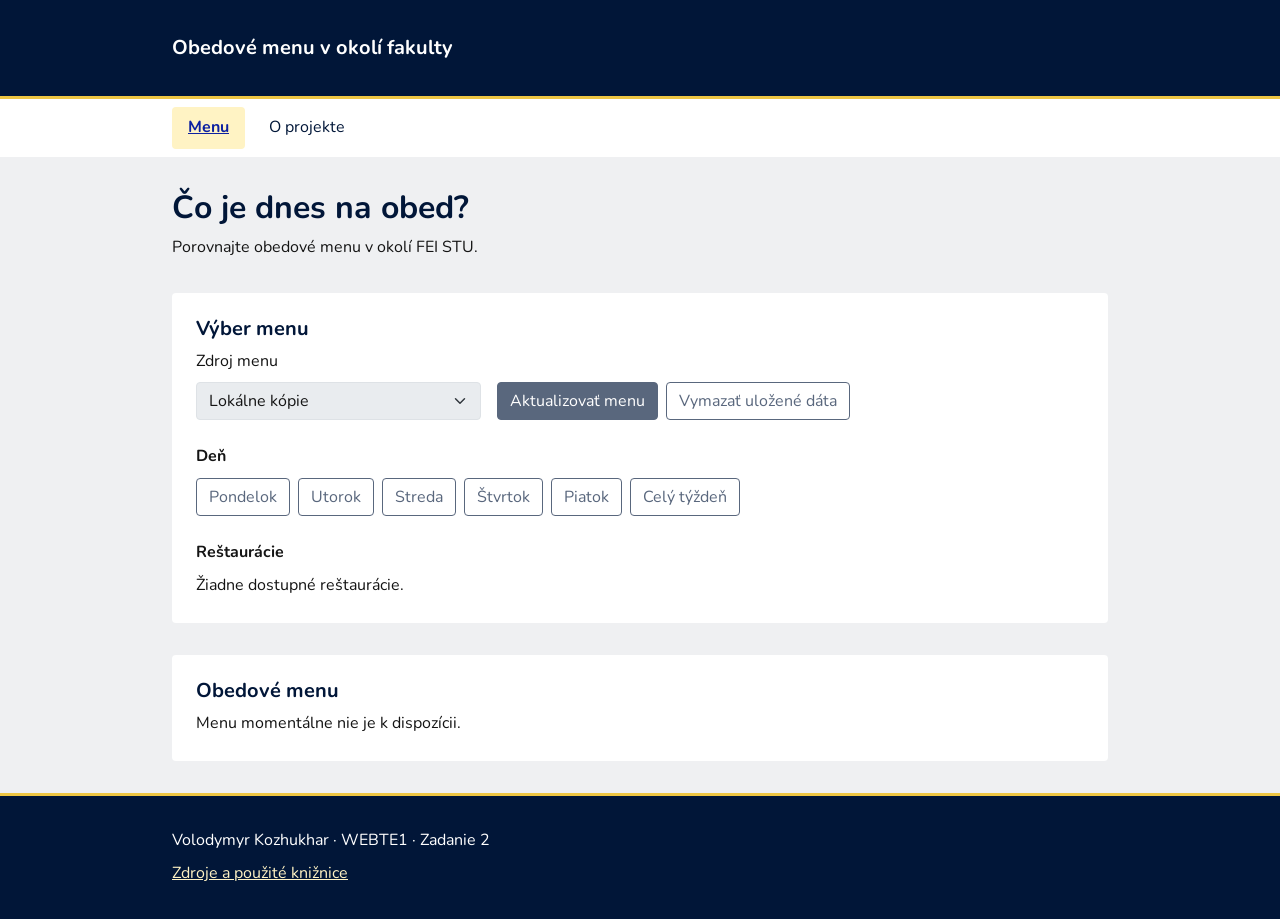
==== Z2_kozhukhar/index.html @ 155511dd "feat(Zadanie2): adds initial pages and styles" ====
<!DOCTYPE html>
<html lang="sk">
<head>
    <meta charset="UTF-8">
    <meta name="viewport" content="width=device-width, initial-scale=1.0">
    <meta name="description" content="Obedové menu reštaurácií a jedální v okolí FEI STU v Bratislave.">
    <title>Obedové menu v okolí fakulty | Zadanie 2</title>
    <link rel="icon" type="image/svg+xml" href="favicon.svg">
    <link rel="stylesheet" href="vendor/bootstrap.min.css">
    <link rel="stylesheet" href="css/styles.css">
    <script src="vendor/jquery.min.js" defer></script>
</head>
<body>
    <header class="site-header">
        <div class="container">
            <p class="site-name">Obedové menu v okolí fakulty</p>
        </div>
    </header>
    <nav class="site-nav">
        <div class="container">
            <ul class="nav nav-pills gap-2">
                <li class="nav-item"><a class="nav-link active" href="index.html" aria-current="page">Menu</a></li>
                <li class="nav-item"><a class="nav-link" href="pages/about.html">O projekte</a></li>
            </ul>
        </div>
    </nav>

    <main class="container">
        <h1>Čo je dnes na obed?</h1>
        <p>Porovnajte obedové menu v okolí FEI STU.</p>

        <section class="menu-controls">
            <h2>Výber menu</h2>
            <div class="row g-3 align-items-end">
                <div class="col-md-4">
                    <label class="form-label" for="source-mode">Zdroj menu</label>
                    <select class="form-select" id="source-mode" disabled>
                        <option value="local">Lokálne kópie</option>
                        <option value="live">Stránky reštaurácií</option>
                    </select>
                </div>
                <div class="col-md-8 d-flex flex-wrap gap-2">
                    <button class="btn btn-primary" id="refresh-menu" type="button" disabled>Aktualizovať menu</button>
                    <button class="btn btn-outline-secondary" id="clear-data" type="button" disabled>Vymazať uložené dáta</button>
                </div>
            </div>

            <fieldset class="mt-4" disabled>
                <legend>Deň</legend>
                <div class="d-flex flex-wrap gap-2" id="day-filters">
                    <button class="btn btn-outline-primary active" type="button" data-day="1" aria-pressed="true">Pondelok</button>
                    <button class="btn btn-outline-primary" type="button" data-day="2" aria-pressed="false">Utorok</button>
                    <button class="btn btn-outline-primary" type="button" data-day="3" aria-pressed="false">Streda</button>
                    <button class="btn btn-outline-primary" type="button" data-day="4" aria-pressed="false">Štvrtok</button>
                    <button class="btn btn-outline-primary" type="button" data-day="5" aria-pressed="false">Piatok</button>
                    <button class="btn btn-outline-primary" type="button" data-day="week" aria-pressed="false">Celý týždeň</button>
                </div>
            </fieldset>

            <fieldset class="mt-4" id="restaurant-filters" disabled>
                <legend>Reštaurácie</legend>
                <p class="mb-0">Žiadne dostupné reštaurácie.</p>
            </fieldset>
        </section>

        <section>
            <h2>Obedové menu</h2>
            <p id="menu-message" role="status">Menu momentálne nie je k dispozícii.</p>
            <div class="row g-3" id="menu-results"></div>
        </section>
    </main>

    <footer class="site-footer">
        <div class="container">
            <p>Volodymyr Kozhukhar · WEBTE1 · Zadanie 2</p>
            <a href="pages/about.html">Zdroje a použité knižnice</a>
        </div>
    </footer>
</body>
</html>
---- Z2_kozhukhar/css/styles.css ----
@font-face {
    font-family: "Nunito";
    src: url("../fonts/nunito-latin.woff2") format("woff2");
    font-weight: 400 700;
    font-display: swap;
}

@font-face {
    font-family: "Nunito";
    src: url("../fonts/nunito-latin-ext.woff2") format("woff2");
    font-weight: 400 700;
    font-display: swap;
    unicode-range: U+0100-02BA, U+02BD-02C5, U+02C7-02CC, U+02CE-02D7, U+02DD-02FF, U+0304, U+0308, U+0329, U+1D00-1DBF, U+1E00-1E9F, U+1EF2-1EFF, U+2020, U+20A0-20AB, U+20AD-20C4, U+2113, U+2C60-2C7F, U+A720-A7FF;
}

:root {
    --color-brand: #011638;
    --color-brand-secondary: #0d21a1;
    --color-accent: #eec643;
    --color-accent-soft: #fff3c4;
    --color-background: #eff0f2;
    --color-surface: #ffffff;
    --color-text: #141414;
    --radius: 0.25rem;
    --space: 1rem;
    --bs-body-font-family: "Nunito", sans-serif;
    --bs-body-color: var(--color-text);
    --bs-body-bg: var(--color-background);
    --bs-body-line-height: 1.6;
    --bs-border-radius: var(--radius);
    --bs-link-color: var(--color-brand);
    --bs-link-hover-color: var(--color-brand-secondary);
}

.container {
    max-width: 60rem;
}

.site-header,
.site-footer {
    padding-block: calc(2 * var(--space));
    color: var(--color-surface);
    background-color: var(--color-brand);
}

.site-header {
    border-bottom: 3px solid var(--color-accent);
}

.site-name {
    margin: 0;
    font-size: 1.25rem;
    font-weight: 700;
}

.site-nav {
    padding-block: calc(var(--space) / 2);
    background-color: var(--color-surface);
}

.site-nav .nav {
    --bs-nav-link-color: var(--color-brand);
    --bs-nav-link-hover-color: var(--color-brand);
    --bs-nav-pills-link-active-color: var(--color-brand-secondary);
    --bs-nav-pills-link-active-bg: var(--color-accent-soft);
    --bs-nav-pills-border-radius: var(--radius);
}

.site-nav .nav-link:hover {
    background-color: var(--color-accent-soft);
    text-decoration: underline;
}

.site-nav .nav-link.active {
    font-weight: 700;
    text-decoration: underline;
}

.btn-primary {
    --bs-btn-bg: var(--color-brand);
    --bs-btn-border-color: var(--color-brand);
    --bs-btn-hover-bg: var(--color-brand-secondary);
    --bs-btn-hover-border-color: var(--color-brand-secondary);
    --bs-btn-active-bg: var(--color-brand-secondary);
    --bs-btn-active-border-color: var(--color-brand-secondary);
    --bs-btn-disabled-bg: var(--color-brand);
    --bs-btn-disabled-border-color: var(--color-brand);
}

.btn-outline-primary,
.btn-outline-secondary {
    --bs-btn-color: var(--color-brand);
    --bs-btn-border-color: var(--color-brand);
    --bs-btn-hover-color: var(--color-brand);
    --bs-btn-hover-bg: var(--color-accent-soft);
    --bs-btn-hover-border-color: var(--color-brand);
    --bs-btn-active-color: var(--color-brand-secondary);
    --bs-btn-active-bg: var(--color-accent-soft);
    --bs-btn-active-border-color: var(--color-brand-secondary);
    --bs-btn-disabled-color: var(--color-brand);
    --bs-btn-disabled-border-color: var(--color-brand);
}

main {
    padding-block: calc(2 * var(--space));
}

h1,
h2 {
    color: var(--color-brand);
    font-weight: 700;
}

h1 {
    font-size: 2rem;
}

h2 {
    font-size: 1.25rem;
}

main > section {
    margin-top: calc(2 * var(--space));
    padding: calc(1.5 * var(--space));
    background-color: var(--color-surface);
    border-radius: var(--radius);
}

legend {
    font-size: 1rem;
    font-weight: 700;
}

.site-footer p {
    margin-bottom: calc(var(--space) / 2);
}

.site-footer {
    border-top: 3px solid var(--color-accent);
}

.site-footer a {
    color: var(--color-accent-soft);
}
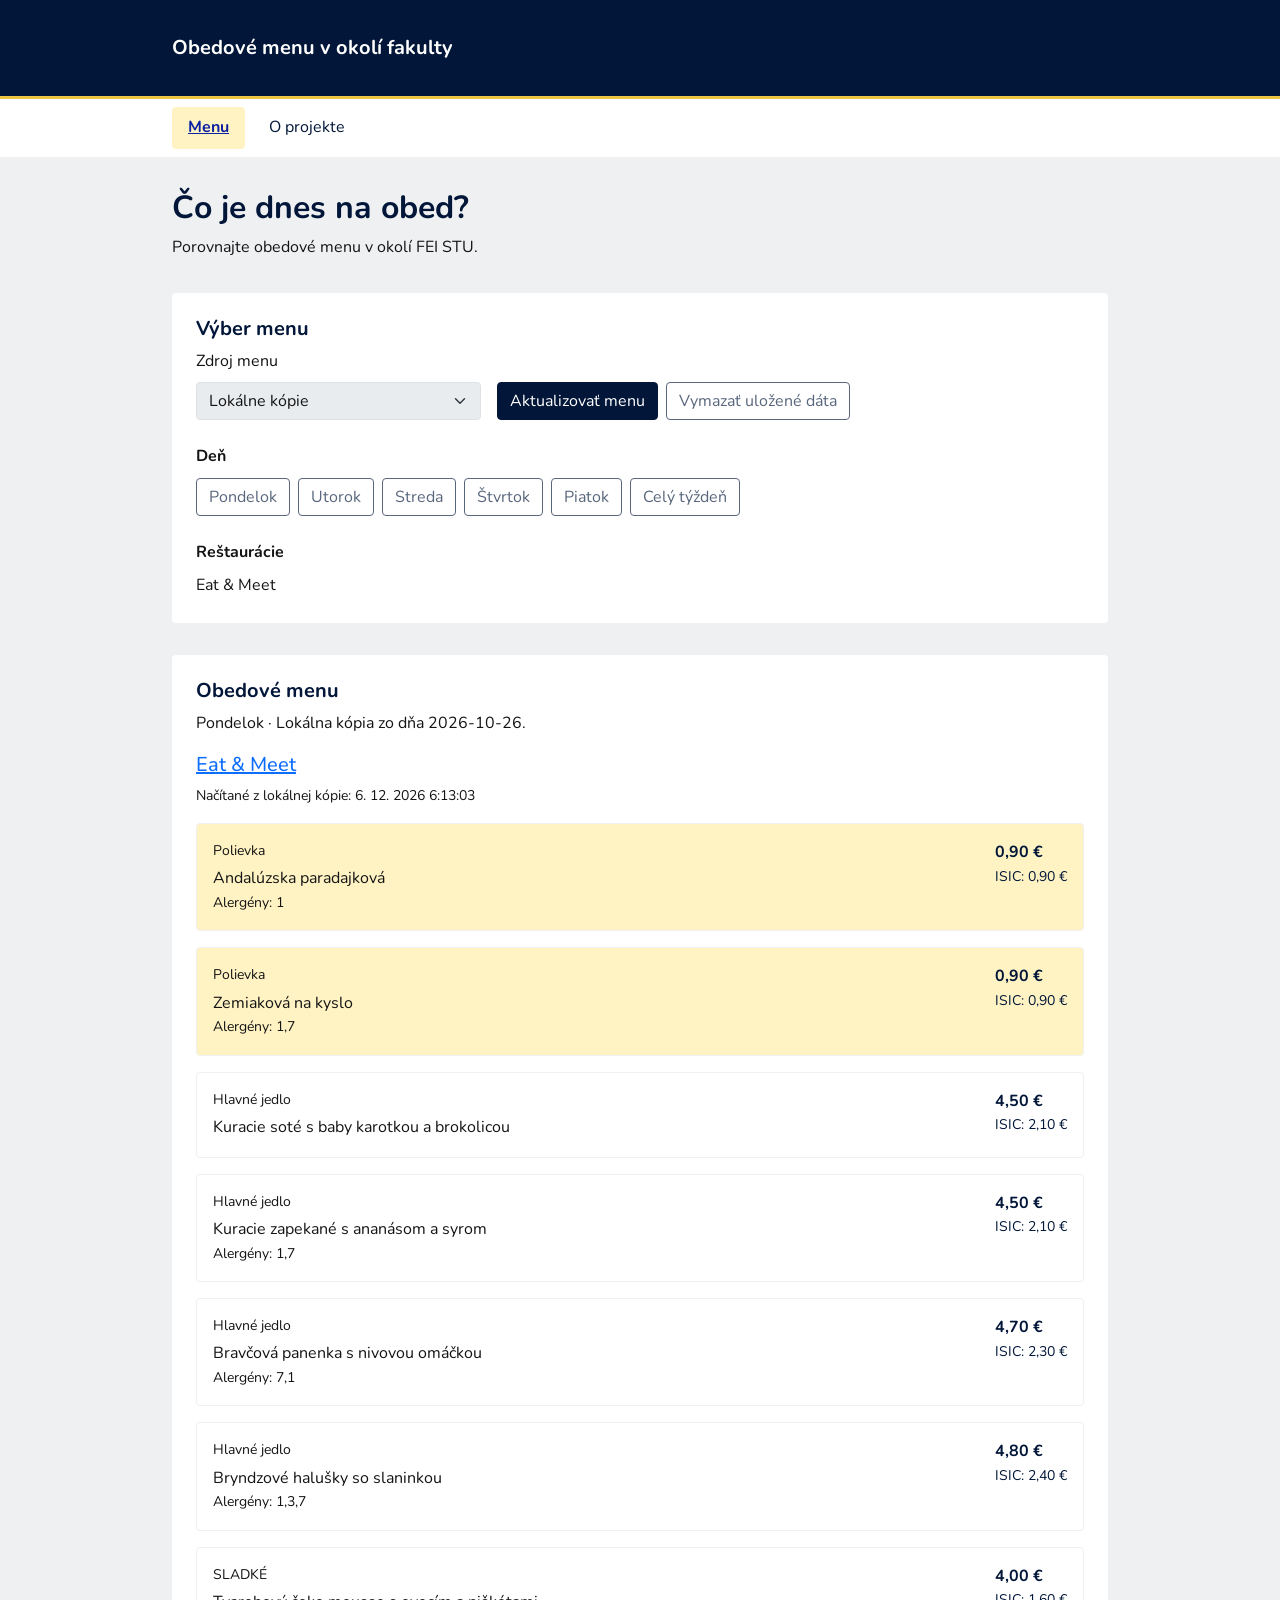
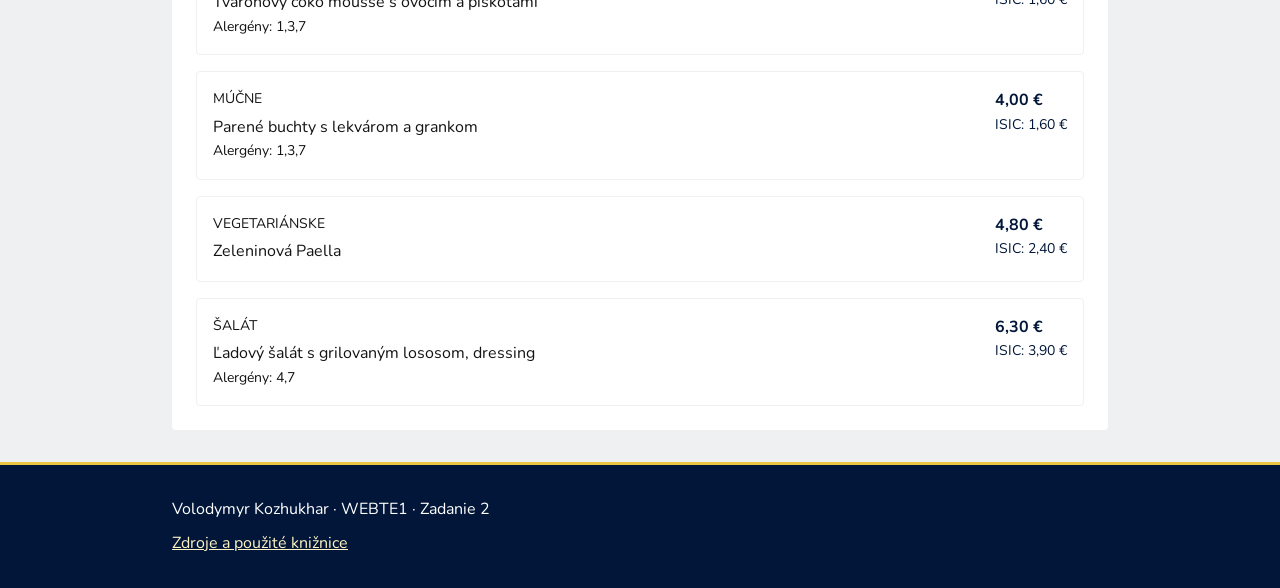
==== commit f5d109f8: "feat(Zadanue2): adds first parser and script" ====
--- a/Z2_kozhukhar/index.html
+++ b/Z2_kozhukhar/index.html
@@ -9,6 +9,8 @@
     <link rel="stylesheet" href="vendor/bootstrap.min.css">
     <link rel="stylesheet" href="css/styles.css">
     <script src="vendor/jquery.min.js" defer></script>
+    <script src="js/parsers.js" defer></script>
+    <script src="js/script.js" defer></script>
 </head>
 <body>
     <header class="site-header">
@@ -59,13 +61,14 @@
 
             <fieldset class="mt-4" id="restaurant-filters" disabled>
                 <legend>Reštaurácie</legend>
-                <p class="mb-0">Žiadne dostupné reštaurácie.</p>
+                <p class="mb-0">Eat &amp; Meet</p>
             </fieldset>
         </section>
 
         <section>
             <h2>Obedové menu</h2>
-            <p id="menu-message" role="status">Menu momentálne nie je k dispozícii.</p>
+            <p id="loading-message" role="status" hidden>Načítavam menu…</p>
+            <p id="menu-message" role="status">Na zobrazenie menu potrebujem zapnutý JavaScript.</p>
             <div class="row g-3" id="menu-results"></div>
         </section>
     </main>
--- a/Z2_kozhukhar/css/styles.css
+++ b/Z2_kozhukhar/css/styles.css
@@ -142,3 +142,31 @@
 .site-footer a {
     color: var(--color-accent-soft);
 }
+
+.menu-item {
+    display: flex;
+    flex-wrap: wrap;
+    justify-content: space-between;
+    gap: var(--space);
+    margin-top: var(--space);
+    padding: var(--space);
+    border: 1px solid var(--color-background);
+    border-radius: var(--radius);
+}
+
+.menu-item > div {
+    flex: 1 1 14rem;
+    min-width: 0;
+    overflow-wrap: anywhere;
+}
+
+.menu-soup {
+    background-color: var(--color-accent-soft);
+}
+
+.menu-price {
+    margin: 0;
+    color: var(--color-brand);
+    font-weight: 700;
+    white-space: nowrap;
+}
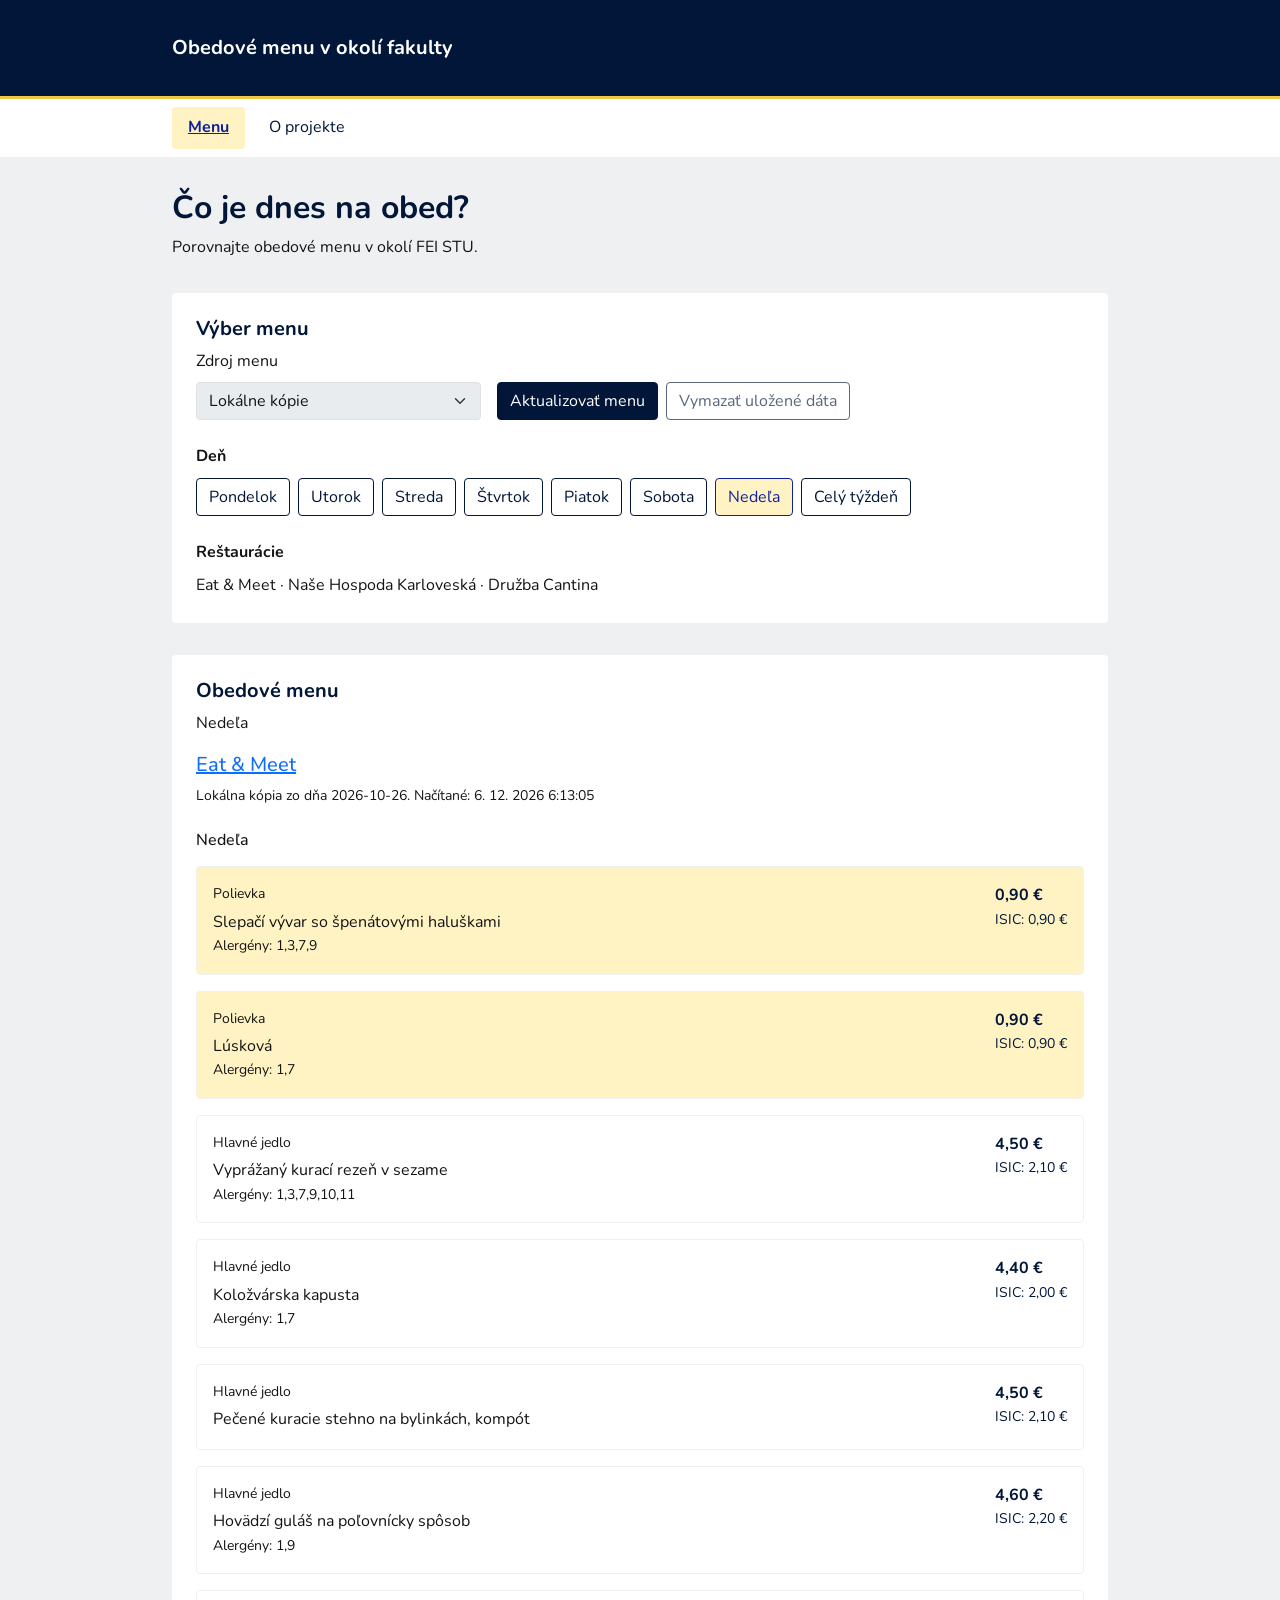
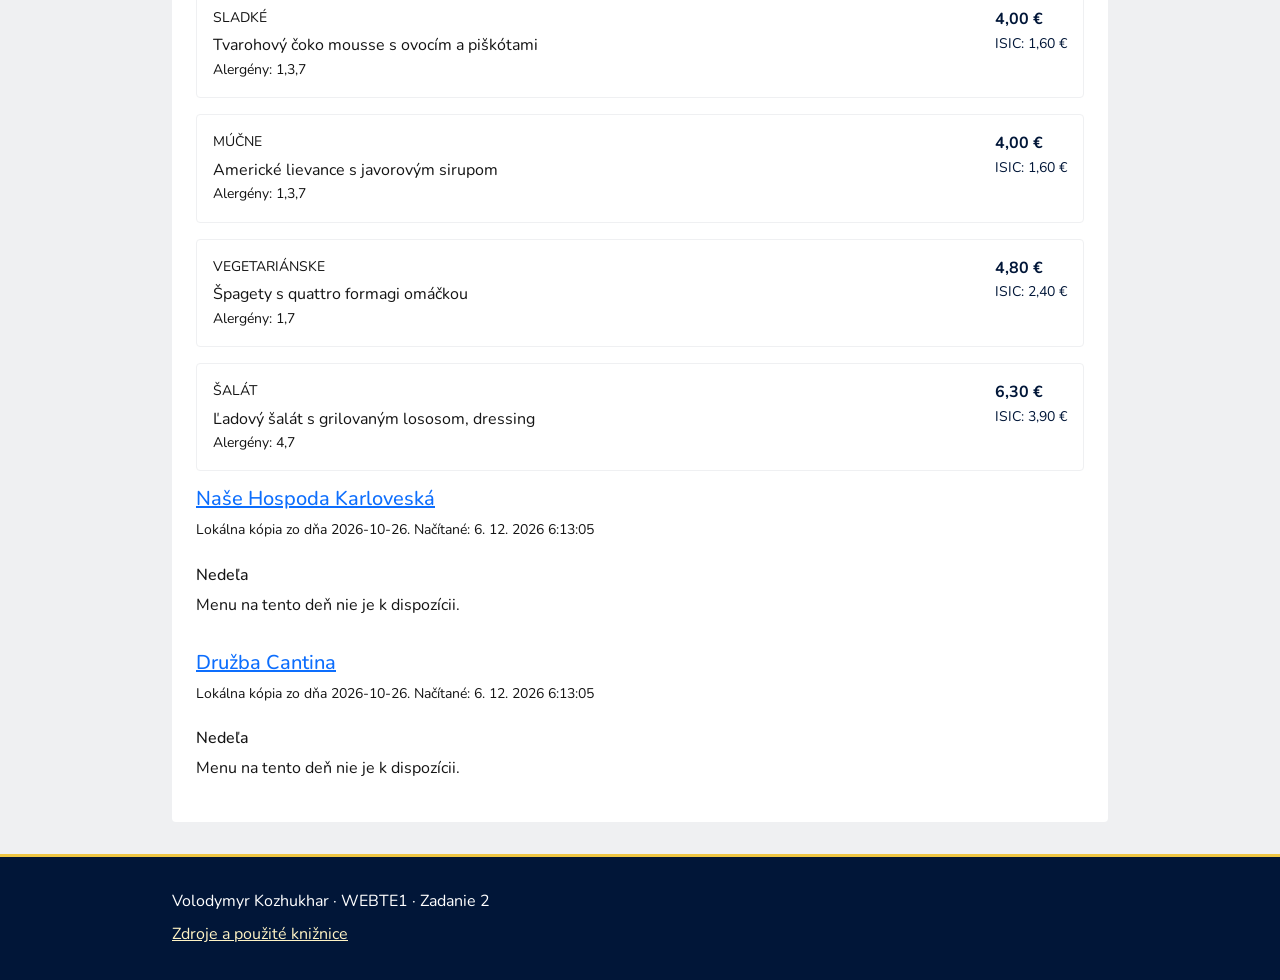
==== commit 9aca93d7: "feat(Zadanie2): adds parsers and day selection" ====
--- a/Z2_kozhukhar/index.html
+++ b/Z2_kozhukhar/index.html
@@ -47,7 +47,7 @@
                 </div>
             </div>
 
-            <fieldset class="mt-4" disabled>
+            <fieldset class="mt-4" id="day-controls" disabled>
                 <legend>Deň</legend>
                 <div class="d-flex flex-wrap gap-2" id="day-filters">
                     <button class="btn btn-outline-primary active" type="button" data-day="1" aria-pressed="true">Pondelok</button>
@@ -55,13 +55,15 @@
                     <button class="btn btn-outline-primary" type="button" data-day="3" aria-pressed="false">Streda</button>
                     <button class="btn btn-outline-primary" type="button" data-day="4" aria-pressed="false">Štvrtok</button>
                     <button class="btn btn-outline-primary" type="button" data-day="5" aria-pressed="false">Piatok</button>
+                    <button class="btn btn-outline-primary" type="button" data-day="6" aria-pressed="false">Sobota</button>
+                    <button class="btn btn-outline-primary" type="button" data-day="7" aria-pressed="false">Nedeľa</button>
                     <button class="btn btn-outline-primary" type="button" data-day="week" aria-pressed="false">Celý týždeň</button>
                 </div>
             </fieldset>
 
             <fieldset class="mt-4" id="restaurant-filters" disabled>
                 <legend>Reštaurácie</legend>
-                <p class="mb-0">Eat &amp; Meet</p>
+                <p class="mb-0">Eat &amp; Meet · Naše Hospoda Karloveská · Družba Cantina</p>
             </fieldset>
         </section>
 
--- a/Z2_kozhukhar/css/styles.css
+++ b/Z2_kozhukhar/css/styles.css
@@ -170,3 +170,21 @@
     font-weight: 700;
     white-space: nowrap;
 }
+
+/* Bootstrap notes
+   container: centered content with side padding; our max-width is 60rem.
+   row: flex row for grid columns. g-3: 1rem gutters in both directions.
+   col-12: full row width. col-md-4/8: 4/12 and 8/12 from 768px.
+   nav: flex navigation list. nav-item: one item. nav-link: link styling.
+   nav-pills: pill-style active link. active: selected styling, no JS action.
+   btn: base button. btn-primary: filled button.
+   btn-outline-primary/secondary: outlined buttons.
+   form-label: label spacing. form-select: select styling.
+   d-flex: display flex. flex-wrap: allow wrapping. gap-2: 0.5rem gap.
+   align-items-end: align grid items at the bottom.
+   mt-4: 1.5rem top margin. mb-1: 0.25rem bottom margin. mb-0: no bottom margin.
+   h5/h6: heading font sizes; they do not change the HTML heading level.
+   small: smaller text. fw-normal: normal font weight. d-block: display block.
+   --bs-*: Bootstrap variables overridden by our theme.
+   site-* and menu-* are our classes, not Bootstrap.
+*/
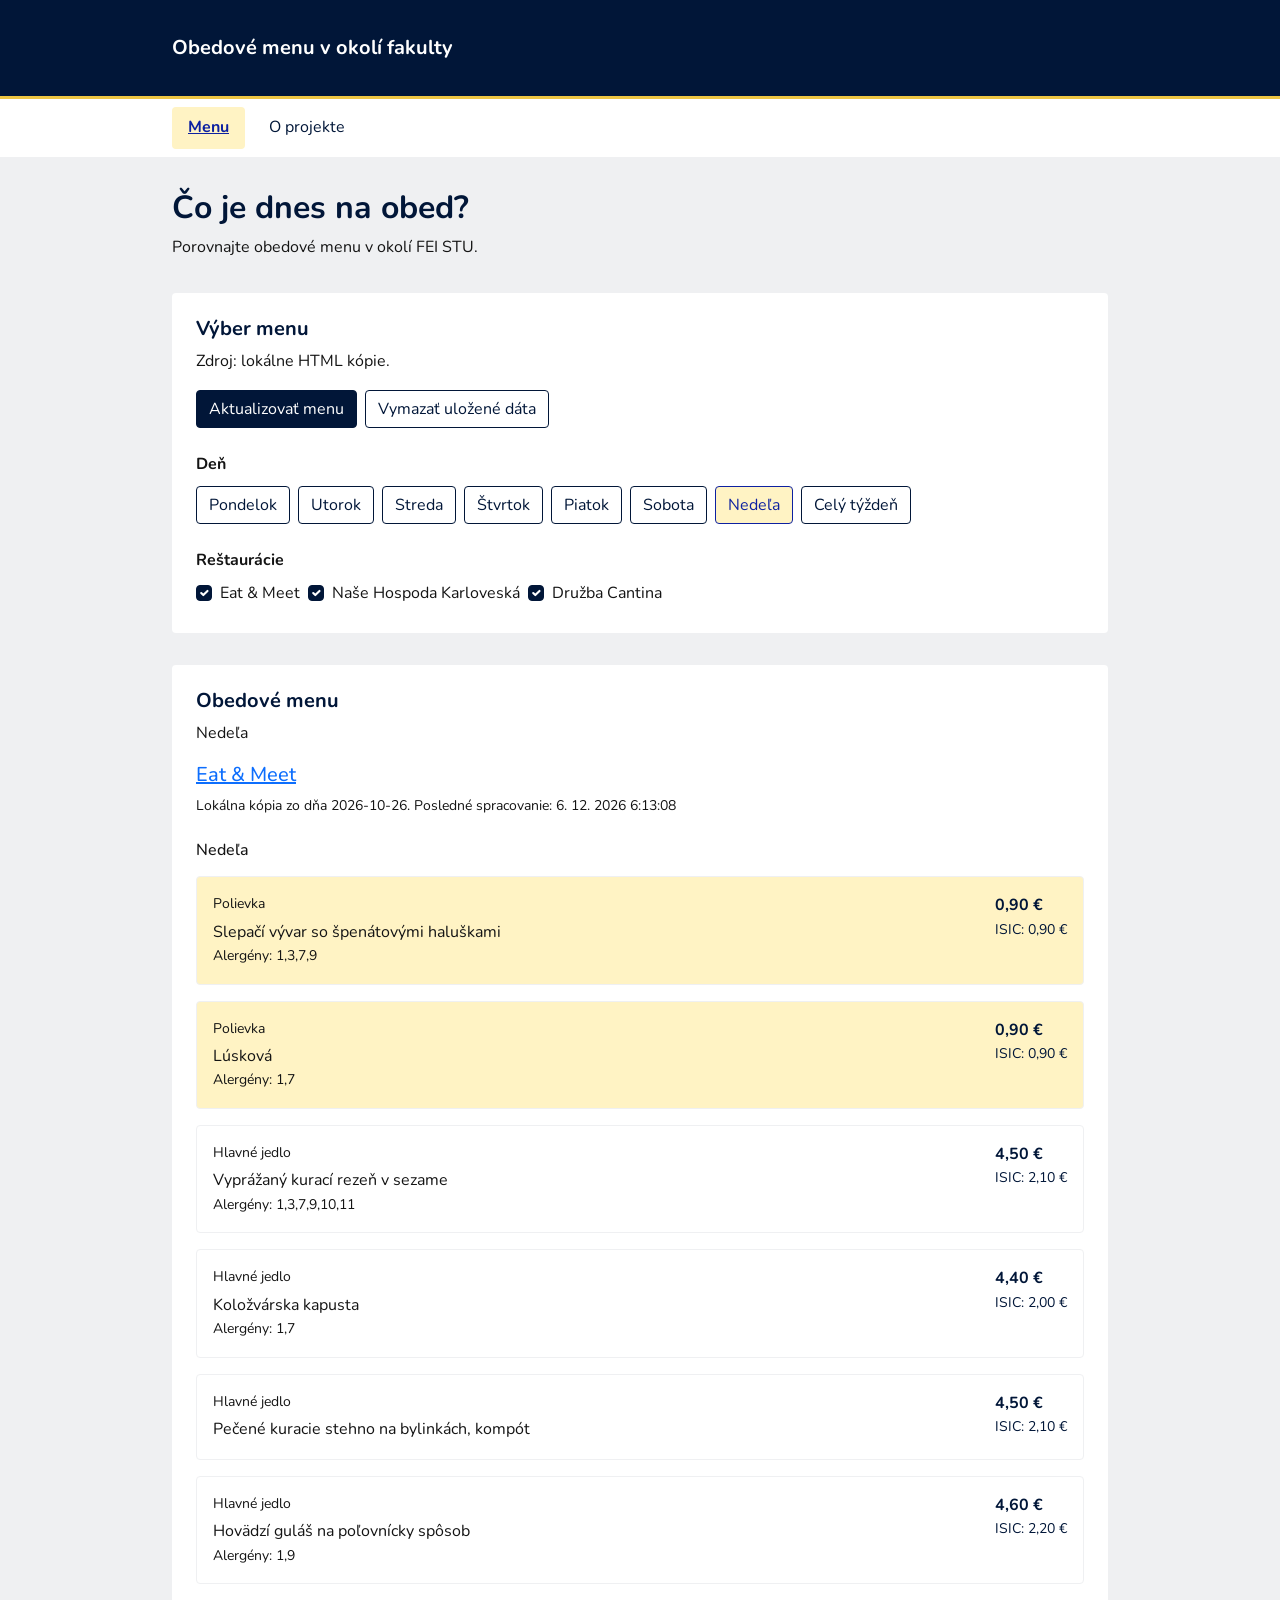
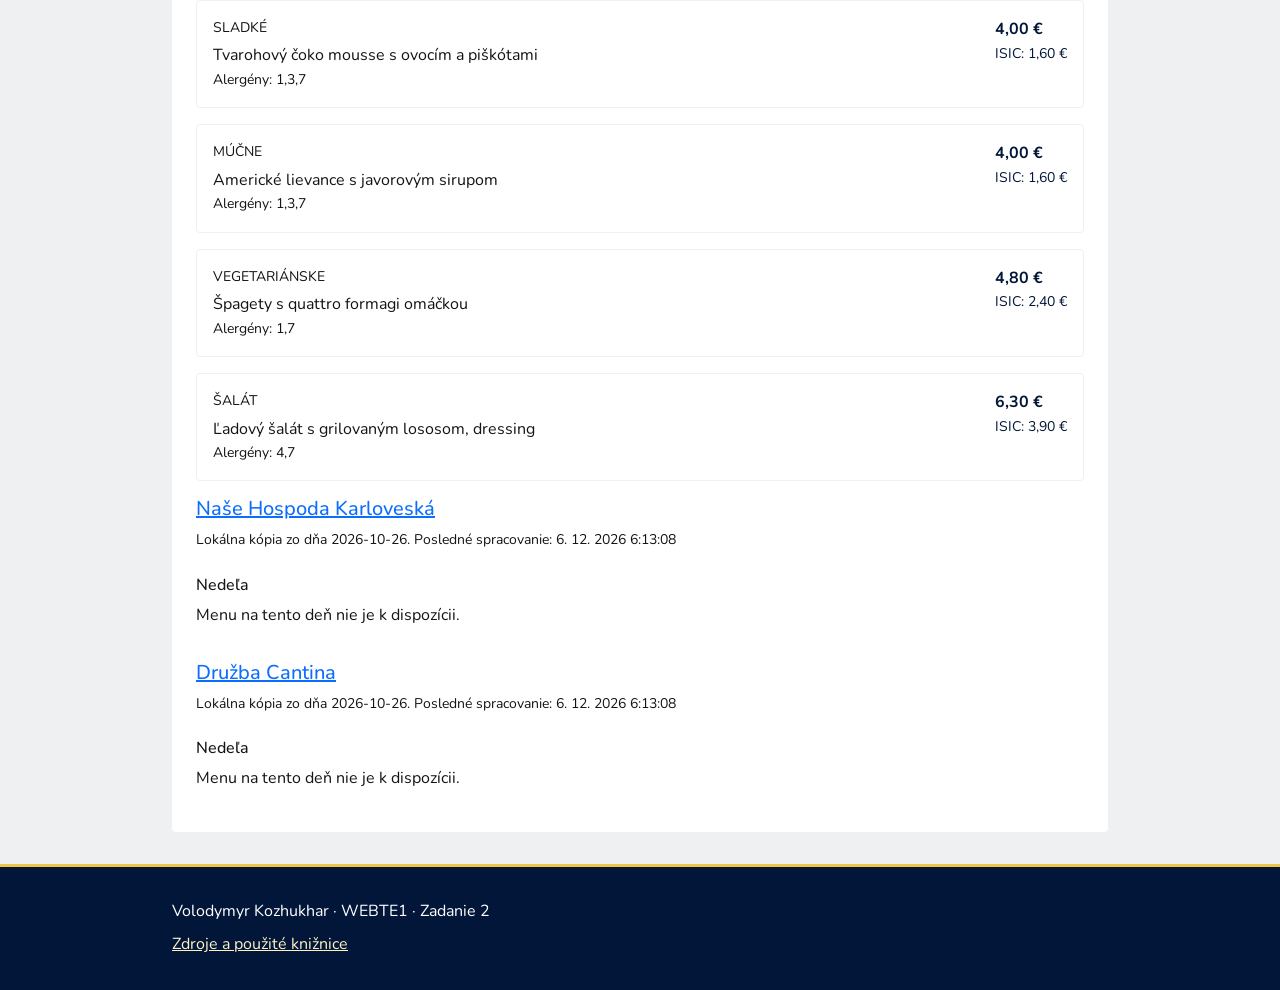
==== commit 1b4233f6: "feat(Zadanie2): adds cache and filters" ====
--- a/Z2_kozhukhar/index.html
+++ b/Z2_kozhukhar/index.html
@@ -33,18 +33,10 @@
 
         <section class="menu-controls">
             <h2>Výber menu</h2>
-            <div class="row g-3 align-items-end">
-                <div class="col-md-4">
-                    <label class="form-label" for="source-mode">Zdroj menu</label>
-                    <select class="form-select" id="source-mode" disabled>
-                        <option value="local">Lokálne kópie</option>
-                        <option value="live">Stránky reštaurácií</option>
-                    </select>
-                </div>
-                <div class="col-md-8 d-flex flex-wrap gap-2">
-                    <button class="btn btn-primary" id="refresh-menu" type="button" disabled>Aktualizovať menu</button>
-                    <button class="btn btn-outline-secondary" id="clear-data" type="button" disabled>Vymazať uložené dáta</button>
-                </div>
+            <p>Zdroj: lokálne HTML kópie.</p>
+            <div class="d-flex flex-wrap gap-2">
+                <button class="btn btn-primary" id="refresh-menu" type="button" disabled>Aktualizovať menu</button>
+                <button class="btn btn-outline-secondary" id="clear-data" type="button" disabled>Vymazať uložené dáta</button>
             </div>
 
             <fieldset class="mt-4" id="day-controls" disabled>
@@ -63,7 +55,20 @@
 
             <fieldset class="mt-4" id="restaurant-filters" disabled>
                 <legend>Reštaurácie</legend>
-                <p class="mb-0">Eat &amp; Meet · Naše Hospoda Karloveská · Družba Cantina</p>
+                <div class="d-flex flex-wrap gap-2">
+                    <div class="form-check">
+                        <input class="form-check-input" type="checkbox" id="restaurant-eatandmeet" checked>
+                        <label class="form-check-label" for="restaurant-eatandmeet">Eat &amp; Meet</label>
+                    </div>
+                    <div class="form-check">
+                        <input class="form-check-input" type="checkbox" id="restaurant-hospoda" checked>
+                        <label class="form-check-label" for="restaurant-hospoda">Naše Hospoda Karloveská</label>
+                    </div>
+                    <div class="form-check">
+                        <input class="form-check-input" type="checkbox" id="restaurant-druzba" checked>
+                        <label class="form-check-label" for="restaurant-druzba">Družba Cantina</label>
+                    </div>
+                </div>
             </fieldset>
         </section>
 
@@ -71,6 +76,7 @@
             <h2>Obedové menu</h2>
             <p id="loading-message" role="status" hidden>Načítavam menu…</p>
             <p id="menu-message" role="status">Na zobrazenie menu potrebujem zapnutý JavaScript.</p>
+            <p class="small mb-0" id="storage-message" role="status"></p>
             <div class="row g-3" id="menu-results"></div>
         </section>
     </main>
--- a/Z2_kozhukhar/css/styles.css
+++ b/Z2_kozhukhar/css/styles.css
@@ -131,6 +131,11 @@
     font-weight: 700;
 }
 
+.form-check-input:checked {
+    background-color: var(--color-brand);
+    border-color: var(--color-brand);
+}
+
 .site-footer p {
     margin-bottom: calc(var(--space) / 2);
 }
@@ -174,14 +179,13 @@
 /* Bootstrap notes
    container: centered content with side padding; our max-width is 60rem.
    row: flex row for grid columns. g-3: 1rem gutters in both directions.
-   col-12: full row width. col-md-4/8: 4/12 and 8/12 from 768px.
+   col-12: full row width.
    nav: flex navigation list. nav-item: one item. nav-link: link styling.
    nav-pills: pill-style active link. active: selected styling, no JS action.
    btn: base button. btn-primary: filled button.
    btn-outline-primary/secondary: outlined buttons.
-   form-label: label spacing. form-select: select styling.
+   form-check: checkbox layout. form-check-input/label: checkbox and its label.
    d-flex: display flex. flex-wrap: allow wrapping. gap-2: 0.5rem gap.
-   align-items-end: align grid items at the bottom.
    mt-4: 1.5rem top margin. mb-1: 0.25rem bottom margin. mb-0: no bottom margin.
    h5/h6: heading font sizes; they do not change the HTML heading level.
    small: smaller text. fw-normal: normal font weight. d-block: display block.
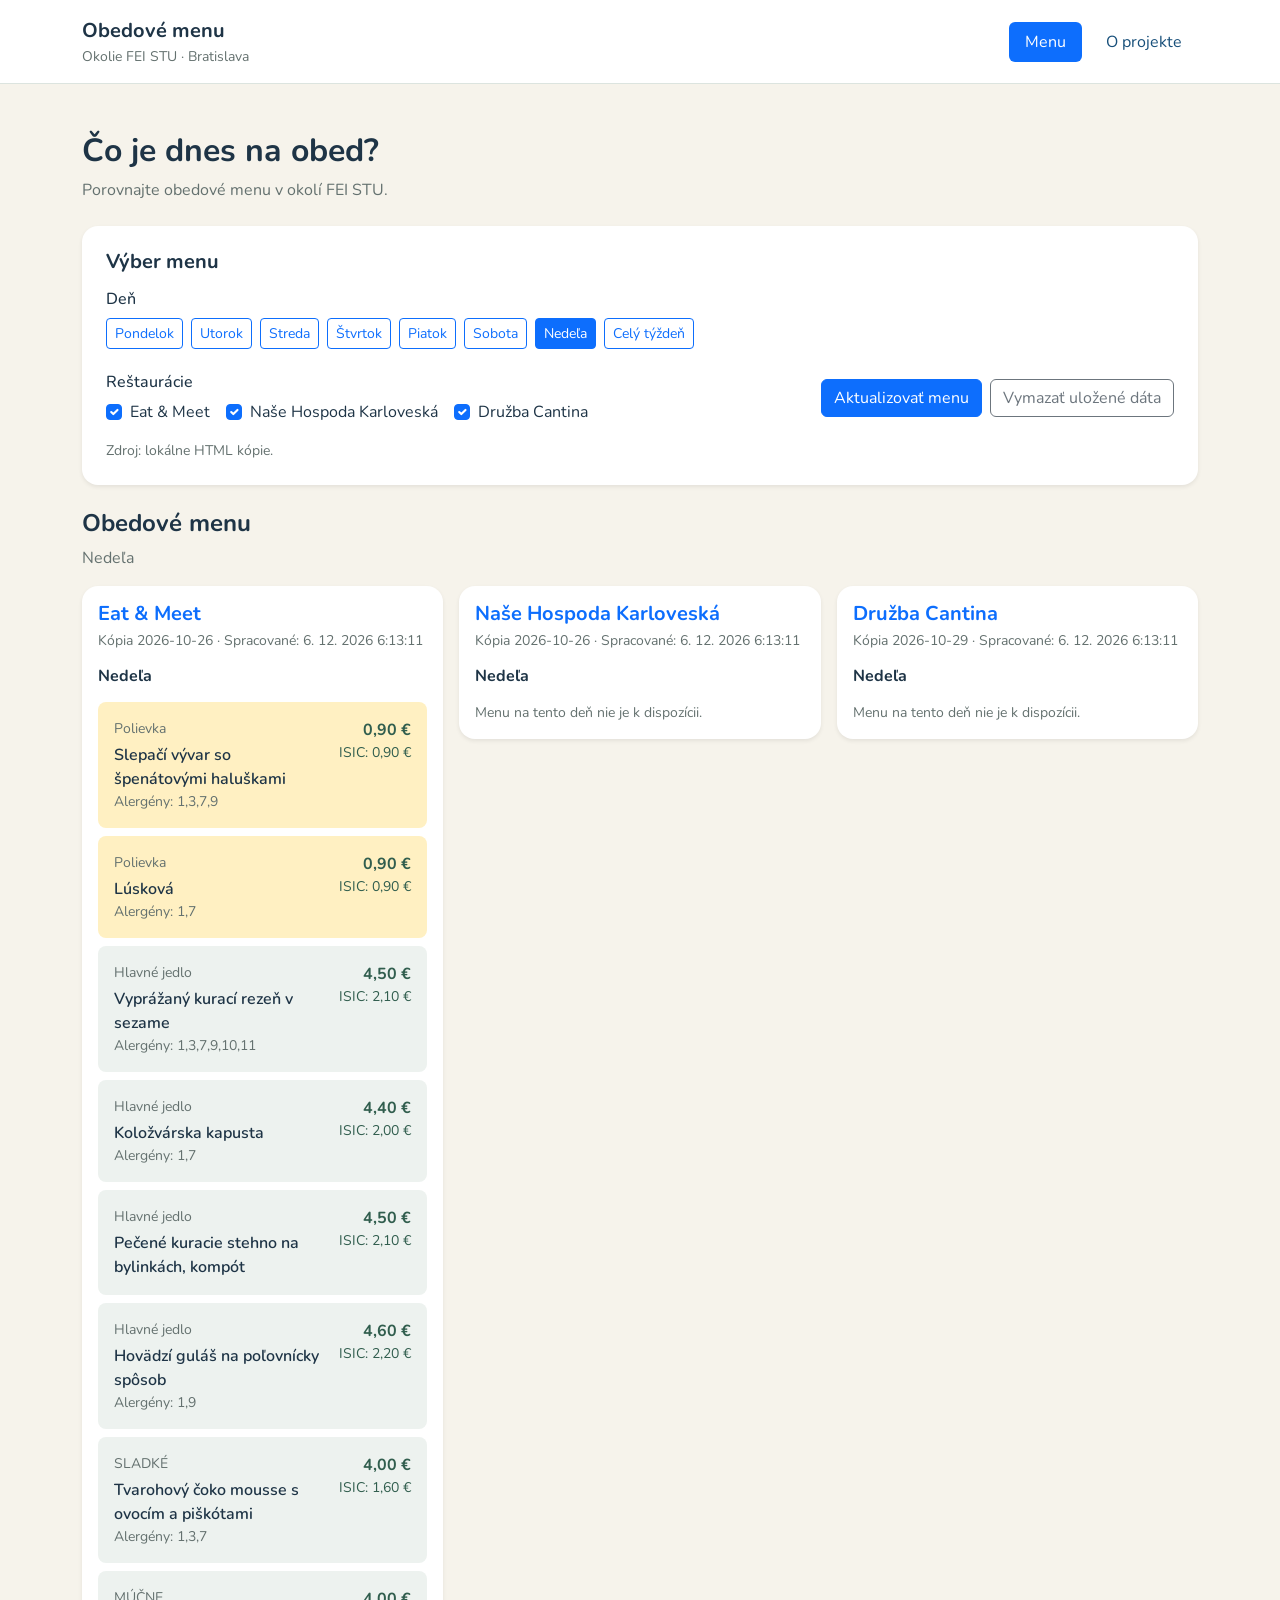
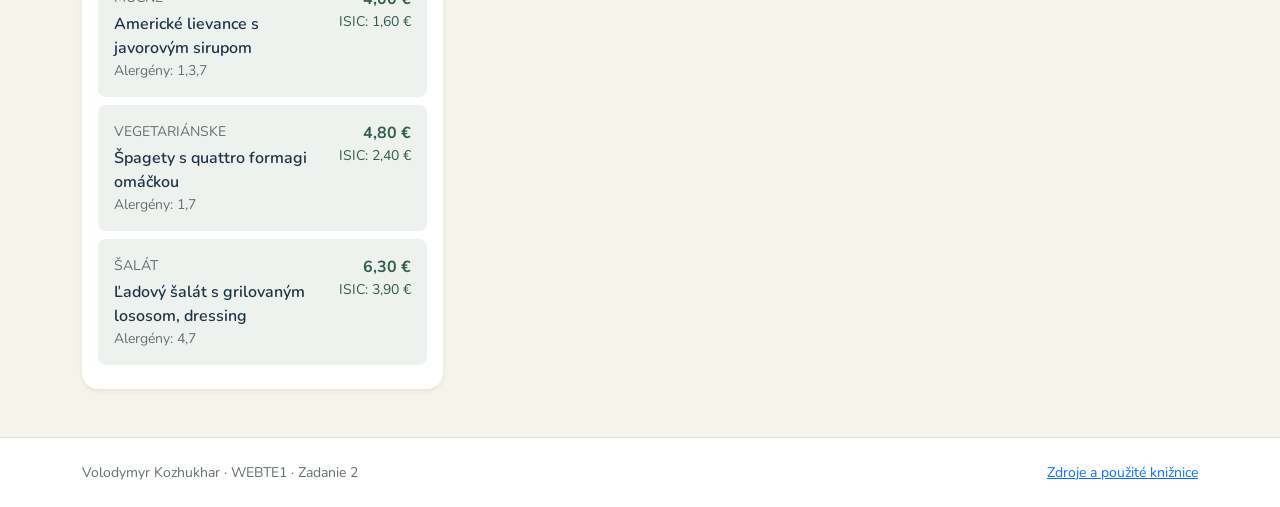
==== commit c56321b4: "feat(Zadanie2): updates design and weekly menu" ====
--- a/Z2_kozhukhar/index.html
+++ b/Z2_kozhukhar/index.html
@@ -12,78 +12,80 @@
     <script src="js/parsers.js" defer></script>
     <script src="js/script.js" defer></script>
 </head>
-<body>
-    <header class="site-header">
-        <div class="container">
-            <p class="site-name">Obedové menu v okolí fakulty</p>
+<body class="d-flex flex-column min-vh-100">
+    <header class="bg-white border-bottom">
+        <div class="container d-flex flex-wrap align-items-center justify-content-between gap-3 py-3">
+            <div>
+                <p class="fs-5 fw-bold mb-0">Obedové menu</p>
+                <p class="small text-body-secondary mb-0">Okolie FEI STU · Bratislava</p>
+            </div>
+            <nav class="site-nav">
+                <ul class="nav nav-pills gap-2">
+                    <li class="nav-item"><a class="nav-link active" href="index.html" aria-current="page">Menu</a></li>
+                    <li class="nav-item"><a class="nav-link" href="pages/about.html">O projekte</a></li>
+                </ul>
+            </nav>
         </div>
     </header>
-    <nav class="site-nav">
-        <div class="container">
-            <ul class="nav nav-pills gap-2">
-                <li class="nav-item"><a class="nav-link active" href="index.html" aria-current="page">Menu</a></li>
-                <li class="nav-item"><a class="nav-link" href="pages/about.html">O projekte</a></li>
-            </ul>
-        </div>
-    </nav>
 
-    <main class="container">
-        <h1>Čo je dnes na obed?</h1>
-        <p>Porovnajte obedové menu v okolí FEI STU.</p>
+    <main class="container py-4 py-md-5">
+        <h1 class="h2 fw-bold">Čo je dnes na obed?</h1>
+        <p class="text-body-secondary mb-4">Porovnajte obedové menu v okolí FEI STU.</p>
 
-        <section class="menu-controls">
-            <h2>Výber menu</h2>
-            <p>Zdroj: lokálne HTML kópie.</p>
-            <div class="d-flex flex-wrap gap-2">
-                <button class="btn btn-primary" id="refresh-menu" type="button" disabled>Aktualizovať menu</button>
-                <button class="btn btn-outline-secondary" id="clear-data" type="button" disabled>Vymazať uložené dáta</button>
-            </div>
-
-            <fieldset class="mt-4" id="day-controls" disabled>
-                <legend>Deň</legend>
+        <section class="card bg-white border-0 rounded-4 shadow-sm p-3 p-md-4 mb-4">
+            <h2 class="h5 fw-bold mb-3">Výber menu</h2>
+            <fieldset class="mb-4" id="day-controls" disabled>
+                <legend class="h6">Deň</legend>
                 <div class="d-flex flex-wrap gap-2" id="day-filters">
-                    <button class="btn btn-outline-primary active" type="button" data-day="1" aria-pressed="true">Pondelok</button>
-                    <button class="btn btn-outline-primary" type="button" data-day="2" aria-pressed="false">Utorok</button>
-                    <button class="btn btn-outline-primary" type="button" data-day="3" aria-pressed="false">Streda</button>
-                    <button class="btn btn-outline-primary" type="button" data-day="4" aria-pressed="false">Štvrtok</button>
-                    <button class="btn btn-outline-primary" type="button" data-day="5" aria-pressed="false">Piatok</button>
-                    <button class="btn btn-outline-primary" type="button" data-day="6" aria-pressed="false">Sobota</button>
-                    <button class="btn btn-outline-primary" type="button" data-day="7" aria-pressed="false">Nedeľa</button>
-                    <button class="btn btn-outline-primary" type="button" data-day="week" aria-pressed="false">Celý týždeň</button>
+                    <button class="btn btn-sm btn-outline-primary active" type="button" data-day="1" aria-pressed="true">Pondelok</button>
+                    <button class="btn btn-sm btn-outline-primary" type="button" data-day="2" aria-pressed="false">Utorok</button>
+                    <button class="btn btn-sm btn-outline-primary" type="button" data-day="3" aria-pressed="false">Streda</button>
+                    <button class="btn btn-sm btn-outline-primary" type="button" data-day="4" aria-pressed="false">Štvrtok</button>
+                    <button class="btn btn-sm btn-outline-primary" type="button" data-day="5" aria-pressed="false">Piatok</button>
+                    <button class="btn btn-sm btn-outline-primary" type="button" data-day="6" aria-pressed="false">Sobota</button>
+                    <button class="btn btn-sm btn-outline-primary" type="button" data-day="7" aria-pressed="false">Nedeľa</button>
+                    <button class="btn btn-sm btn-outline-primary" type="button" data-day="week" aria-pressed="false">Celý týždeň</button>
                 </div>
             </fieldset>
 
-            <fieldset class="mt-4" id="restaurant-filters" disabled>
-                <legend>Reštaurácie</legend>
+            <div class="d-flex flex-wrap justify-content-between align-items-center gap-3">
+                <fieldset id="restaurant-filters" disabled>
+                    <legend class="h6">Reštaurácie</legend>
+                    <div class="d-flex flex-wrap gap-3">
+                        <div class="form-check mb-0">
+                            <input class="form-check-input" type="checkbox" id="restaurant-eatandmeet" checked>
+                            <label class="form-check-label" for="restaurant-eatandmeet">Eat &amp; Meet</label>
+                        </div>
+                        <div class="form-check mb-0">
+                            <input class="form-check-input" type="checkbox" id="restaurant-hospoda" checked>
+                            <label class="form-check-label" for="restaurant-hospoda">Naše Hospoda Karloveská</label>
+                        </div>
+                        <div class="form-check mb-0">
+                            <input class="form-check-input" type="checkbox" id="restaurant-druzba" checked>
+                            <label class="form-check-label" for="restaurant-druzba">Družba Cantina</label>
+                        </div>
+                    </div>
+                </fieldset>
                 <div class="d-flex flex-wrap gap-2">
-                    <div class="form-check">
-                        <input class="form-check-input" type="checkbox" id="restaurant-eatandmeet" checked>
-                        <label class="form-check-label" for="restaurant-eatandmeet">Eat &amp; Meet</label>
-                    </div>
-                    <div class="form-check">
-                        <input class="form-check-input" type="checkbox" id="restaurant-hospoda" checked>
-                        <label class="form-check-label" for="restaurant-hospoda">Naše Hospoda Karloveská</label>
-                    </div>
-                    <div class="form-check">
-                        <input class="form-check-input" type="checkbox" id="restaurant-druzba" checked>
-                        <label class="form-check-label" for="restaurant-druzba">Družba Cantina</label>
-                    </div>
+                    <button class="btn btn-primary" id="refresh-menu" type="button" disabled>Aktualizovať menu</button>
+                    <button class="btn btn-outline-secondary" id="clear-data" type="button" disabled>Vymazať uložené dáta</button>
                 </div>
-            </fieldset>
+            </div>
+            <p class="small text-body-secondary mt-3 mb-0">Zdroj: lokálne HTML kópie.</p>
         </section>
 
         <section>
-            <h2>Obedové menu</h2>
+            <h2 class="h4 fw-bold">Obedové menu</h2>
             <p id="loading-message" role="status" hidden>Načítavam menu…</p>
-            <p id="menu-message" role="status">Na zobrazenie menu potrebujem zapnutý JavaScript.</p>
+            <p class="text-body-secondary" id="menu-message" role="status">Na zobrazenie menu potrebujem zapnutý JavaScript.</p>
             <p class="small mb-0" id="storage-message" role="status"></p>
             <div class="row g-3" id="menu-results"></div>
         </section>
     </main>
 
-    <footer class="site-footer">
-        <div class="container">
-            <p>Volodymyr Kozhukhar · WEBTE1 · Zadanie 2</p>
+    <footer class="bg-white border-top mt-auto">
+        <div class="container d-flex flex-wrap justify-content-between gap-2 py-4 small">
+            <p class="text-body-secondary mb-0">Volodymyr Kozhukhar · WEBTE1 · Zadanie 2</p>
             <a href="pages/about.html">Zdroje a použité knižnice</a>
         </div>
     </footer>
--- a/Z2_kozhukhar/css/styles.css
+++ b/Z2_kozhukhar/css/styles.css
@@ -14,181 +14,63 @@
 }
 
 :root {
-    --color-brand: #011638;
-    --color-brand-secondary: #0d21a1;
-    --color-accent: #eec643;
-    --color-accent-soft: #fff3c4;
-    --color-background: #eff0f2;
-    --color-surface: #ffffff;
-    --color-text: #141414;
-    --radius: 0.25rem;
-    --space: 1rem;
     --bs-body-font-family: "Nunito", sans-serif;
-    --bs-body-color: var(--color-text);
-    --bs-body-bg: var(--color-background);
-    --bs-body-line-height: 1.6;
-    --bs-border-radius: var(--radius);
-    --bs-link-color: var(--color-brand);
-    --bs-link-hover-color: var(--color-brand-secondary);
-}
-
-.container {
-    max-width: 60rem;
-}
-
-.site-header,
-.site-footer {
-    padding-block: calc(2 * var(--space));
-    color: var(--color-surface);
-    background-color: var(--color-brand);
-}
-
-.site-header {
-    border-bottom: 3px solid var(--color-accent);
-}
-
-.site-name {
-    margin: 0;
-    font-size: 1.25rem;
-    font-weight: 700;
-}
-
-.site-nav {
-    padding-block: calc(var(--space) / 2);
-    background-color: var(--color-surface);
-}
-
-.site-nav .nav {
-    --bs-nav-link-color: var(--color-brand);
-    --bs-nav-link-hover-color: var(--color-brand);
-    --bs-nav-pills-link-active-color: var(--color-brand-secondary);
-    --bs-nav-pills-link-active-bg: var(--color-accent-soft);
-    --bs-nav-pills-border-radius: var(--radius);
-}
-
-.site-nav .nav-link:hover {
-    background-color: var(--color-accent-soft);
-    text-decoration: underline;
-}
-
-.site-nav .nav-link.active {
-    font-weight: 700;
-    text-decoration: underline;
-}
-
-.btn-primary {
-    --bs-btn-bg: var(--color-brand);
-    --bs-btn-border-color: var(--color-brand);
-    --bs-btn-hover-bg: var(--color-brand-secondary);
-    --bs-btn-hover-border-color: var(--color-brand-secondary);
-    --bs-btn-active-bg: var(--color-brand-secondary);
-    --bs-btn-active-border-color: var(--color-brand-secondary);
-    --bs-btn-disabled-bg: var(--color-brand);
-    --bs-btn-disabled-border-color: var(--color-brand);
-}
-
-.btn-outline-primary,
-.btn-outline-secondary {
-    --bs-btn-color: var(--color-brand);
-    --bs-btn-border-color: var(--color-brand);
-    --bs-btn-hover-color: var(--color-brand);
-    --bs-btn-hover-bg: var(--color-accent-soft);
-    --bs-btn-hover-border-color: var(--color-brand);
-    --bs-btn-active-color: var(--color-brand-secondary);
-    --bs-btn-active-bg: var(--color-accent-soft);
-    --bs-btn-active-border-color: var(--color-brand-secondary);
-    --bs-btn-disabled-color: var(--color-brand);
-    --bs-btn-disabled-border-color: var(--color-brand);
-}
-
-main {
-    padding-block: calc(2 * var(--space));
-}
-
-h1,
-h2 {
-    color: var(--color-brand);
-    font-weight: 700;
-}
-
-h1 {
-    font-size: 2rem;
-}
-
-h2 {
-    font-size: 1.25rem;
-}
-
-main > section {
-    margin-top: calc(2 * var(--space));
-    padding: calc(1.5 * var(--space));
-    background-color: var(--color-surface);
-    border-radius: var(--radius);
-}
-
-legend {
-    font-size: 1rem;
-    font-weight: 700;
-}
-
-.form-check-input:checked {
-    background-color: var(--color-brand);
-    border-color: var(--color-brand);
-}
-
-.site-footer p {
-    margin-bottom: calc(var(--space) / 2);
-}
-
-.site-footer {
-    border-top: 3px solid var(--color-accent);
-}
-
-.site-footer a {
-    color: var(--color-accent-soft);
+    --bs-body-color: #1e3446;
+    --bs-body-bg: #f6f3eb;
+    --bs-secondary-color: #64716f;
+    --bs-tertiary-bg: #edf2ef;
+    --bs-border-color: #dce4df;
+    --bs-warning-bg-subtle: #fff0c2;
+    --bs-success-text-emphasis: #315e4e;
+    --bs-link-color: #174f7a;
+    --bs-link-hover-color: #0a58ca;
 }
 
 .menu-item {
-    display: flex;
-    flex-wrap: wrap;
-    justify-content: space-between;
-    gap: var(--space);
-    margin-top: var(--space);
-    padding: var(--space);
-    border: 1px solid var(--color-background);
-    border-radius: var(--radius);
+    background-color: var(--bs-tertiary-bg);
+}
+
+.menu-soup {
+    background-color: var(--bs-warning-bg-subtle);
 }
 
 .menu-item > div {
-    flex: 1 1 14rem;
     min-width: 0;
     overflow-wrap: anywhere;
 }
 
-.menu-soup {
-    background-color: var(--color-accent-soft);
-}
-
 .menu-price {
-    margin: 0;
-    color: var(--color-brand);
-    font-weight: 700;
     white-space: nowrap;
 }
 
 /* Bootstrap notes
-   container: centered content with side padding; our max-width is 60rem.
-   row: flex row for grid columns. g-3: 1rem gutters in both directions.
-   col-12: full row width.
-   nav: flex navigation list. nav-item: one item. nav-link: link styling.
-   nav-pills: pill-style active link. active: selected styling, no JS action.
-   btn: base button. btn-primary: filled button.
+   container: responsive centered width and side padding.
+   row + g-3: grid row with 1rem gutters.
+   col-12 / col-lg-4: full width; 1/3 width from 992px.
+   card: content panel. bg-white: white background.
+   border-0: no border. border-top/bottom: one border edge.
+   rounded-3/4: rounded corners. shadow-sm: small shadow.
+   nav / nav-item / nav-link: navigation list, item and link.
+   nav-pills + active: selected link styling; our JS sets button state.
+   btn + btn-primary: filled action button.
    btn-outline-primary/secondary: outlined buttons.
-   form-check: checkbox layout. form-check-input/label: checkbox and its label.
-   d-flex: display flex. flex-wrap: allow wrapping. gap-2: 0.5rem gap.
-   mt-4: 1.5rem top margin. mb-1: 0.25rem bottom margin. mb-0: no bottom margin.
-   h5/h6: heading font sizes; they do not change the HTML heading level.
-   small: smaller text. fw-normal: normal font weight. d-block: display block.
-   --bs-*: Bootstrap variables overridden by our theme.
-   site-* and menu-* are our classes, not Bootstrap.
+   btn-sm: smaller day buttons; action buttons keep their normal size.
+   form-check + form-check-input/label: checkbox layout and styling.
+   d-flex: flex layout. flex-column: stack children.
+   flex-wrap: wrap children. flex-grow-1: fill free space.
+   align-items-start/center: align across the flex direction.
+   justify-content-between: put free space between children.
+   gap-2/3: 0.5rem / 1rem between children.
+   min-vh-100: at least the viewport height. mt-auto: push footer down.
+   p/py/mt/mb: padding, vertical padding, top/bottom margin.
+   Spacing 0/1/2/3/4/5: 0/0.25/0.5/1/1.5/3rem.
+   md: spacing changes from 768px, e.g. p-md-4.
+   h2/h4/h5/h6 and fs-5: font sizes, not HTML heading levels.
+   fw-bold/semibold/normal: font weights 700/600/400.
+   small: smaller text. d-block: start a new line.
+   text-body-secondary: muted text. text-success-emphasis: dark green.
+   text-danger: red error message.
+   text-end: right-aligned text. text-decoration-none: no underline.
+   --bs-*: Bootstrap theme variables; no Bootstrap source edits.
+   menu-*: our meal styles. site-nav: our navigation hook.
 */
